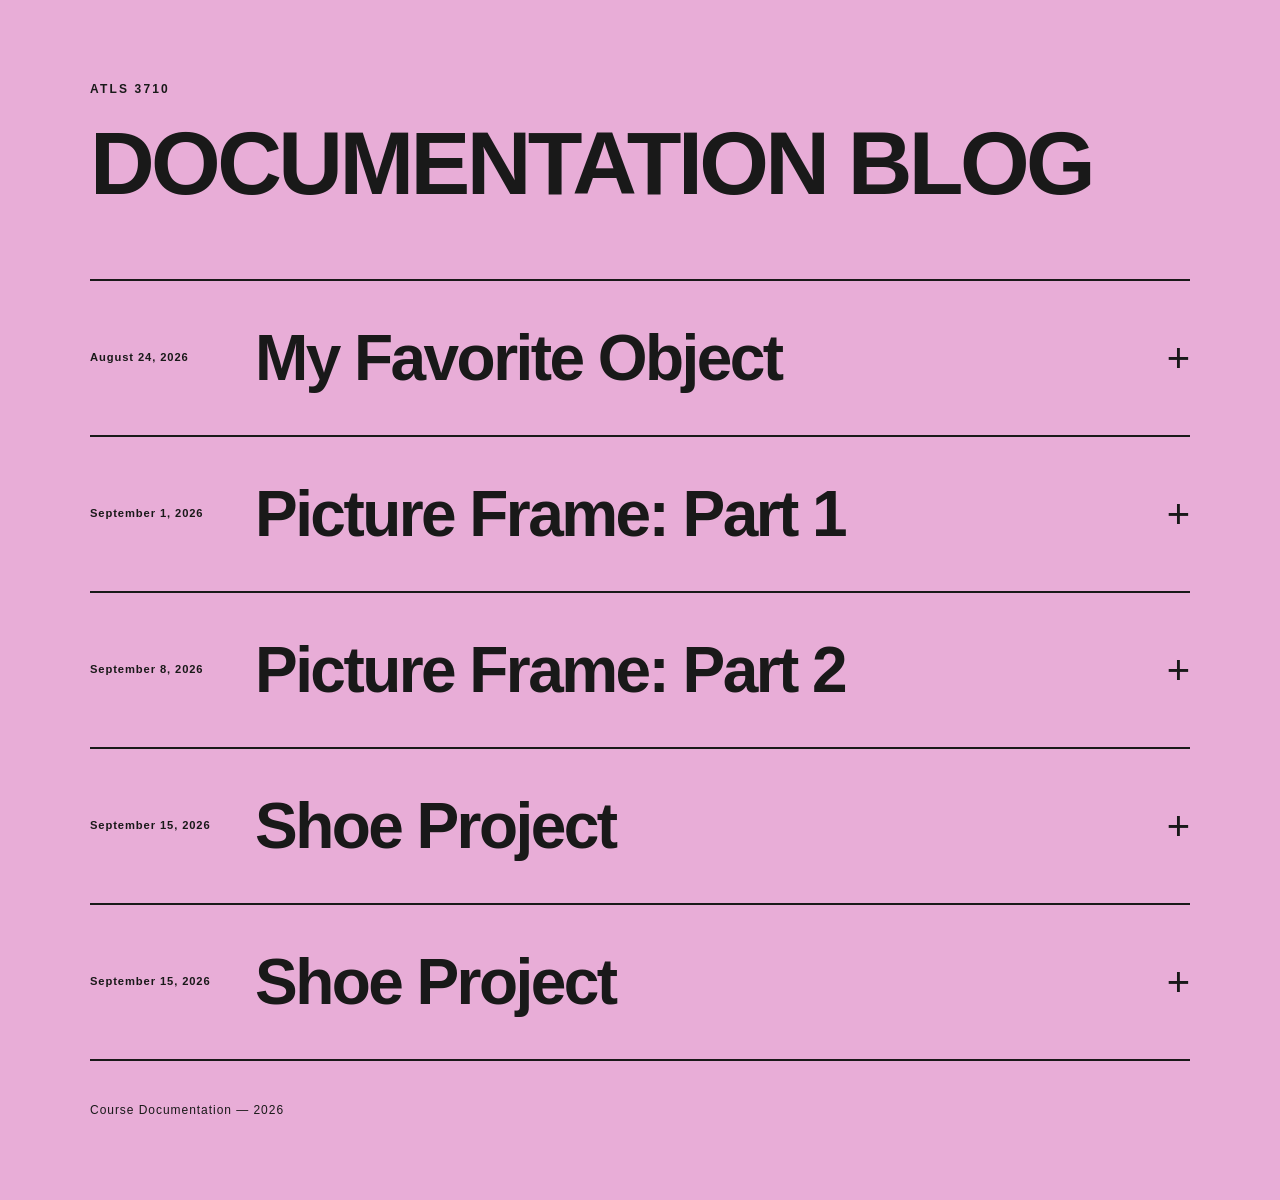
==== Documentation_blog/index.html @ 167f52e2 "h" ====
<!DOCTYPE html>
<html lang="en">

<head>
    <meta charset="UTF-8">
    <meta name="viewport" content="width=device-width, initial-scale=1.0">
    <title>Course Documentation Blog</title>
    <link rel="stylesheet" href="style.css">
</head>

<body>

    <header class="site-header">
        <p class="eyebrow">ATLS 3710</p>
        <h1>Documentation Blog</h1>
    </header>

    <main class="blog">

        <!-- BLOG POST 1 -->
        <details class="blog-post">

            <summary class="post-title">

                <div class="title-info">
                    <p class="post-number">August 24, 2026</p>
                    <h2>My Favorite Object</h2>
                </div>

                <span class="plus">+</span>

            </summary>

            <div class="post-content">

                <p class="post-date">August 24, 2026</p>

                <div class="image-gallery">
                    <img src="Images/blankie1.jpg" alt="My childhood Winnie the Pooh blanket">
                    <img src="Images/blankie2.jpeg" alt="My childhood Winnie the Pooh blanket">
                    <img src="Images/blankie3.jpeg" alt="My childhood Winnie the Pooh blanket">
                </div>

                <div class="post-text">
                    <p>
                        In our first class session, we discussed our favorite objects,
                        and I chose my childhood blanket. My family was in Hurricane Katrina and we lost all of my baby stuff, and
                        someone at the Red Cross gave it to me, which is what makes it so special to me. It has always been something that
                        brings me a lot of comfort and reminds me of my family. My parents even found another one on eBay and have kept
                        it just in case anything happened to mine.
                    </p>

                    <p>
                        The blanket is a Winnie the Pooh baby blanket and is made
                        from a very soft, plush fabric. I believe the fabric is called
                        minky, which is very soft and has a slightly fuzzy texture. The softness of the material is a big
                        part of why the blanket is so comforting to me. There is also a darker blue felt border around the
                        blanket which has held it together for many years.
                    </p>
                </div>

            </div>

        </details>


        <!-- BLOG POST 2 -->
        <details class="blog-post">

            <summary class="post-title">

                <div class="title-info">
                    <p class="post-number">September 1, 2026</p>
                    <h2>Picture Frame: Part 1</h2>
                </div>

                <span class="plus">+</span>

            </summary>

            <div class="post-content">

                <p class="post-date">September 1, 2026</p>

                <div class="image-gallery">
                     <img src="Images/PictureFrame1.jpeg" alt="Picture frame project">
                     <img src="Images/PictureFrame2.jpeg" alt="Picture frame project">
                     <img src="Images/PictureFrame3.jpeg" alt="Picture frame project">
                </div>

                <div class="post-text">
                    <p>
                        It suprised me how hard it was to use these hand tools and it has given me a greater apreciation for the people
                        who use them. I had only used power tools in the past when woodworking so this was suprisingly difficult.
                        There are a bunch of things that I would do differently, I had the wood in a weak grip for a 1/4 of my sawing
                        so that made some of the cuts pretty bad. I also should've been more careful with the chisel, I was not paying enough
                        attention to how much I was really taking off and so some good chuncks got taken out on accident. I'm excided to use 
                        power tools for the next one becasuse ill be able to have much more precision with the cuts and now I've learned a bunch
                        about what not to do. For my next picture frame I bought some walnut wood and I am going to make a 10" x 5" frame with 
                        finger joints. I plan to use the table saw for all my cuts, and using the sled for the first time.
                    </p>
                </div>

            </div>

        </details>

        <!-- BLOG POST 3 -->
        <details class="blog-post">

            <summary class="post-title">

                <div class="title-info">
                    <p class="post-number">September 8, 2026</p>
                    <h2>Picture Frame: Part 2</h2>
                </div>

                <span class="plus">+</span>

            </summary>

            <div class="post-content">

                <p class="post-date">September 10, 2026</p>

                <div class="image-gallery">
                    <img src="Images/frame1.JPG" alt="Picture frame part 2">
                    <img src="Images/frame2.JPG" alt="Picture frame part 2">
                    <img src="Images/frame3.JPG" alt="Picture frame part 2">
                </div>

                <div class="video-container">
                    <video controls playsinline>
                        <source src="./Images/frame.mov" type="video/mp4">
                        Your browser does not support the video.
                    </video>
                </div>

                <div class="post-text">
                    <p>
                        I made this picture frame out of walnut wood and I oiled it to make it shiny.
                        This one definitly came out better than the first frame but there are definitly some things that
                        I would do differently if I did it again. When I was cutting the wood with the sled I realized 
                        when I was almost done that I hadent been pushing me wood all the way to the bottom before I clamped 
                        it to the sled so some of my cuts were slightly uneven. I also had some trouble getting the joints to fit
                        together and overcompensated by cutting off too much wood and there were some gaps after. I feel much more
                        confident with the table saw and the sled after doing this project and think that if I was to do it one more
                        time it would be much better.
                        The rabbets were also a bit trickey becasue I couldn't figure out a way to not cut all the way through on the side 
                        pieces and have it just be a pocket. So I just cut all the way through and it looks fine to me, if I was to do it again
                        I might use a dremmal to cut that part out but the rabbets still work like they are supposed to. I also cut out a clear piece
                        of acrylic to put in front of my picture for some stability and then hammered in two small pieces of wood in the corners 
                        in order to hold everything in place. Overall im quite happy with how it all came out and definitly learned a lot from
                        this project
                    </p>
                </div>

            </div>

        </details>
                <!-- BLOG POST 4 -->
        <details class="blog-post">

            <summary class="post-title">

                <div class="title-info">
                    <p class="post-number">September 15, 2026</p>
                    <h2>Shoe Project</h2>
                </div>

                <span class="plus">+</span>

            </summary>

            <div class="post-content">

                <p class="post-date">September 15, 2026</p>

                <div class="image-gallery">
                    <img src="Images/shoe/shoe1.JPG" alt="Shoe project process">
                    <img src="Images/shoe/shoe2.JPG" alt="Shoe project process">
                    <img src="Images/shoe/shoe3.JPG" alt="Shoe project process">
                    <img src="Images/shoe/shoe4.JPG" alt="Shoe project process">
                    <img src="Images/shoe/shoe5.JPG" alt="Finished shoe project">
                </div>

                <div class="video-container">
                    <video controls playsinline>
                        <source src="Images/shoe/time%20lapse.mov" type="video/mp4">
                        Your browser does not support the video.
                    </video>
                </div>

                <div class="post-text">
                    <p>
                        Making this show was a lot of fun! I made a replica of my adidas sambas with ruffles as the signiture 
                        stripes. I picked these shoes just becasue I thought the corrigation could look really cool as the ruffles.
                        I started off by tracing the shoe and making 3 layers for the base with a thin strip along the outside to
                        give it a clean look. I made the upper of the shoe multiple times and ripped it off to start again multiple
                        times, the shoe box gave me a lot of trouble. I ended up making to upper in 3 parts, the ankle/back, the middle,
                        and the shoe box. Once I was done making the foundation of the shoe, adding the little details was the most fun
                        part of making it. Making the tongue and laces was a bit complicated becasue I was worried I would make it to far 
                        into the shoe and might not be able to fit my foot in. 
                        Overall i'm very happy with how this came out, once I started adding the details I got into a flow state and wanted to
                        go all out. I added extra ruffles around the edge for fun and also colored some of the details with a pink sharpie which
                        I think really took it to another level. I was also able to successfully walk in it with no issues and looked super 
                        cool in my new cardboard shoe.
                    </p>
                </div>

            </div>

        </details>
        <details class="blog-post">

            <summary class="post-title">

                <div class="title-info">
                    <p class="post-number">September 15, 2026</p>
                    <h2>Shoe Project</h2>
                </div>

                <span class="plus">+</span>

            </summary>

            <div class="post-content">

                <p class="post-date">September 15, 2026</p>

                <div class="image-gallery">
                    <img src="Images/paper1.JPG" alt="Shoe project process">
                    <img src="Images/paper2.JPG" alt="Shoe project process">
                    <img src="Images/paper3.JPG" alt="Shoe project process">
                </div>


                <div class="post-text">
                    <p>
                        I had a lot of fun making the paper and would love to do this again for watercoloring.
                        The paper didn't fold very well but 
                    </p>
                </div>

            </div>

        </details>
    </main>

    <footer>
        <p>Course Documentation — 2026</p>
    </footer>

</body>

</html>
---- Documentation_blog/style.css ----
/* -----------------------------
   RESET
----------------------------- */

* {
    box-sizing: border-box;
    margin: 0;
    padding: 0;
}

body {
    background: #e8add7;
    color: #191919;
    font-family: Georgia, serif;
    line-height: 1.6;
}


/* -----------------------------
   HEADER
----------------------------- */

.site-header {
    width: min(1100px, 90%);
    margin: 0 auto;
    padding: 80px 0 70px;
    border-bottom: 2px solid #191919;
}

.eyebrow {
    font-family: Arial, sans-serif;
    font-size: 0.75rem;
    letter-spacing: 0.18em;
    font-weight: bold;
    margin-bottom: 20px;
}

.site-header h1 {
    font-family: Arial, sans-serif;
    font-size: clamp(3rem, 7vw, 6rem);
    line-height: 1;
    letter-spacing: -0.04em;
    text-transform: uppercase;
    white-space: nowrap;
}

.description {
    max-width: 520px;
    margin-top: 35px;
    font-size: 1.1rem;
}


/* -----------------------------
   BLOG
----------------------------- */

.blog {
    width: min(1100px, 90%);
    margin: 0 auto;
}


/* -----------------------------
   BLOG POST
----------------------------- */

.blog-post {
    display: block;
    width: 100%;
    border-bottom: 2px solid #191919;
}


/* -----------------------------
   CLICKABLE POST HEADER
----------------------------- */

.post-title {
    display: flex;
    align-items: center;
    width: 100%;
    padding: 45px 0;
    cursor: pointer;
    list-style: none;
}

/* Removes browser's default triangle */

.post-title::-webkit-details-marker {
    display: none;
}

.post-title::marker {
    display: none;
}


/* -----------------------------
   TITLE INFORMATION
----------------------------- */

.title-info {
    display: grid;
    grid-template-columns: 150px 1fr;
    align-items: center;
    gap: 15px;
    width: 100%;
}

.post-number {
    font-family: Arial, sans-serif;
    font-size: 0.7rem;
    letter-spacing: 0.08em;
    font-weight: bold;
    white-space: nowrap;
}

.post-title h2 {
    font-family: Arial, sans-serif;
    font-size: clamp(2.5rem, 5vw, 4rem);
    line-height: 1;
    letter-spacing: -0.04em;
    margin: 0;
}

.post-date {
    font-family: Georgia, serif;
    font-size: 1rem;
    font-style: italic;
    white-space: nowrap;
}


/* -----------------------------
   PLUS / CLOSE SYMBOL
----------------------------- */

.plus {
    font-family: Arial, sans-serif;
    font-size: 2.5rem;
    font-weight: 300;
    line-height: 1;
    margin-left: 30px;
    transition: transform 0.2s ease;
}

.blog-post[open] .plus {
    transform: rotate(45deg);
}


/* -----------------------------
   EXPANDED POST CONTENT
----------------------------- */

.post-content {
    padding: 10px 0 70px 130px;
}




.image-gallery {
    display: grid;
    grid-template-columns: repeat(3, 1fr);
    gap: 15px;
    margin-bottom: 40px;
}

.image-gallery img {
    width: 100%;
    height: 300px;
    object-fit: cover;
    display: block;
}




.post-text {
    max-width: 750px;
}

.post-text p {
    font-size: 1.1rem;
    line-height: 1.7;
    margin-bottom: 22px;
}




.post-title:hover h2 {
    font-style: bold;
}




footer {
    width: min(1100px, 90%);
    margin: 0 auto;
    padding: 40px 0 80px;

    font-family: Arial, sans-serif;
    font-size: 0.75rem;
    letter-spacing: 0.08em;
}




@media (max-width: 700px) {

    .site-header {
        padding: 60px 0;
    }

    .site-header h1 {
        font-size: 3rem;
        white-space: normal;
    }

    .post-title {
        padding: 30px 0;
    }

    .title-info {
        grid-template-columns: 1fr;
        gap: 8px;
    }

    .post-title h2 {
        font-size: 2.5rem;
    }

    .post-date {
        margin-top: 5px;
    }

    .plus {
        margin-left: 15px;
    }

    .post-content {
        padding: 0 0 50px;
    }

    .post-text p {
        font-size: 1rem;
    }
}
.video-container {
    display: flex;
    justify-content: center;
    margin: 25px 0;
}

.video-container video {
    width: 100%;
    max-width: 600px;
    height: auto;
    border-radius: 8px;
}
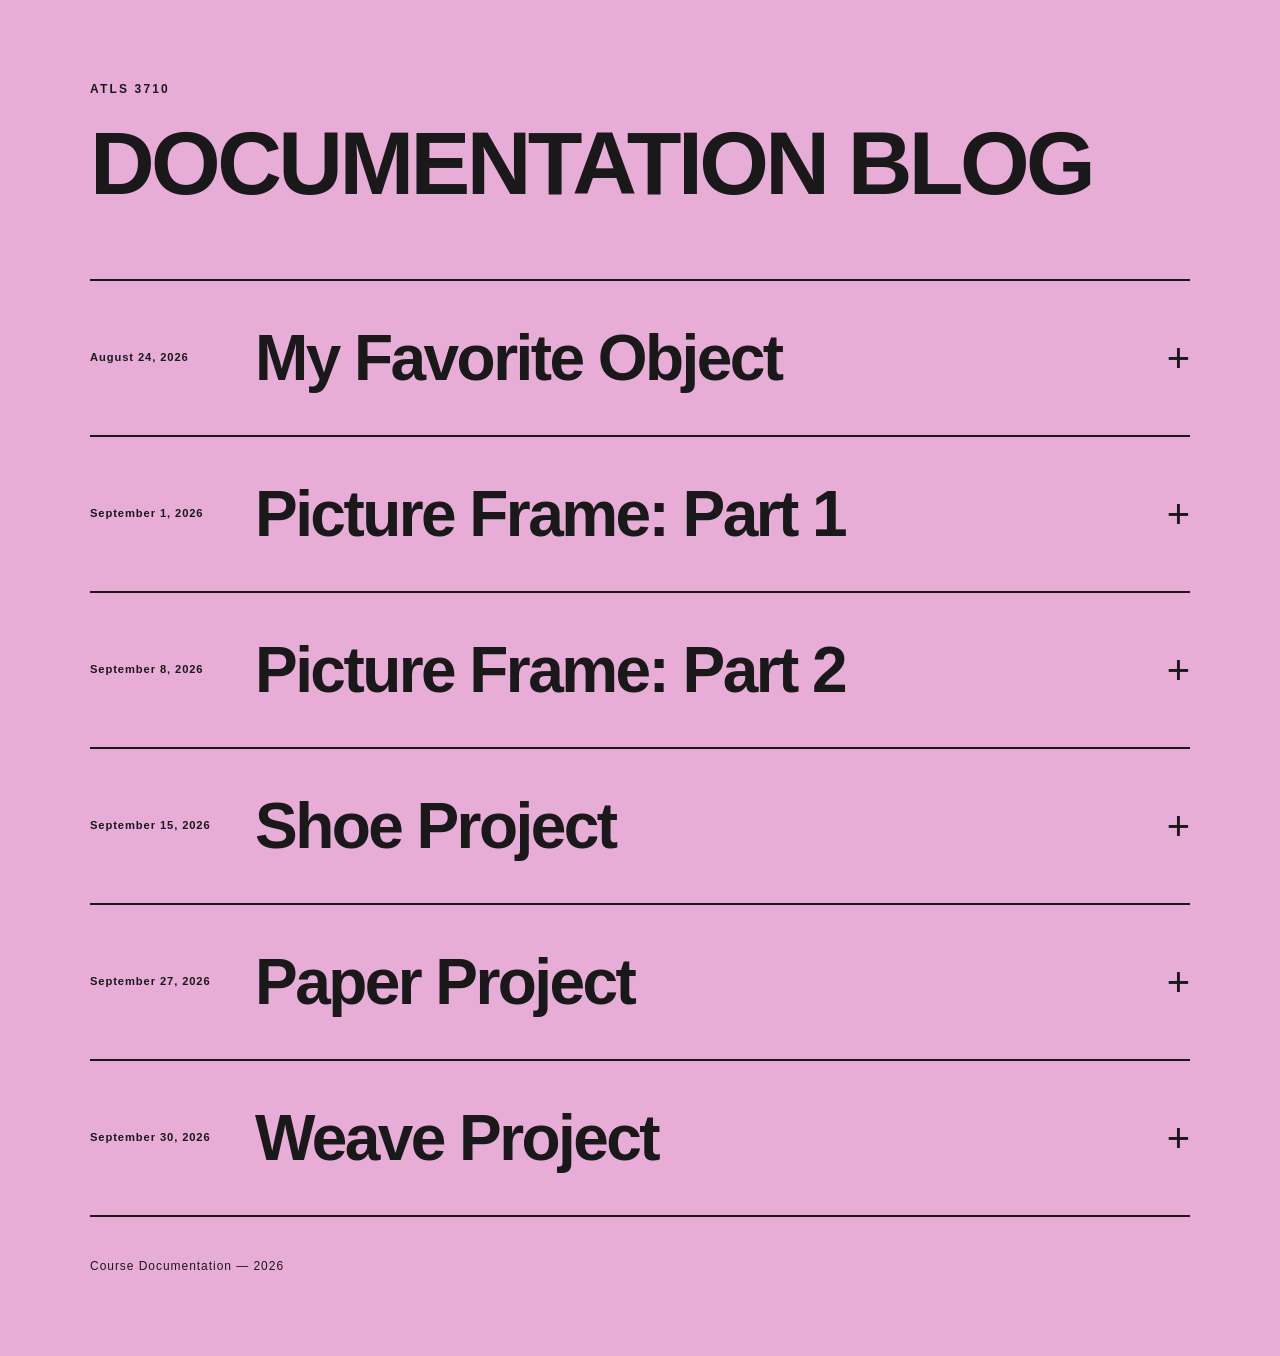
==== commit 7ab08984: "hi" ====
--- a/Documentation_blog/index.html
+++ b/Documentation_blog/index.html
@@ -216,17 +216,17 @@
             <summary class="post-title">
 
                 <div class="title-info">
-                    <p class="post-number">September 15, 2026</p>
-                    <h2>Shoe Project</h2>
-                </div>
-
-                <span class="plus">+</span>
-
-            </summary>
-
-            <div class="post-content">
-
-                <p class="post-date">September 15, 2026</p>
+                    <p class="post-number">September 27, 2026</p>
+                    <h2>Paper Project</h2>
+                </div>
+
+                <span class="plus">+</span>
+
+            </summary>
+
+            <div class="post-content">
+
+                <p class="post-date">September 27, 2026</p>
 
                 <div class="image-gallery">
                     <img src="Images/paper1.JPG" alt="Shoe project process">
@@ -245,6 +245,42 @@
             </div>
 
         </details>
+        </details>
+        <details class="blog-post">
+
+            <summary class="post-title">
+
+                <div class="title-info">
+                    <p class="post-number">September 30, 2026</p>
+                    <h2>Weave Project</h2>
+                </div>
+
+                <span class="plus">+</span>
+
+            </summary>
+
+            <div class="post-content">
+
+                <p class="post-date">September 30, 2026</p>
+
+                <div class="image-gallery">
+                    <img src="Images/weave/weave1.JPG" alt="Shoe project process">
+                    <img src="Images/weave/weave2.JPG" alt="Shoe project process">
+                    <img src="Images/weave/weave3.JPG" alt="Shoe project process">
+                    <img src="Images/weave/weave4.JPG" alt="Shoe project process">
+                </div>
+
+
+                <div class="post-text">
+                    <p>
+                        I had a lot of fun making the paper and would love to do this again for watercoloring.
+                        The paper didn't fold very well but 
+                    </p>
+                </div>
+
+            </div>
+
+        </details>
     </main>
 
     <footer>
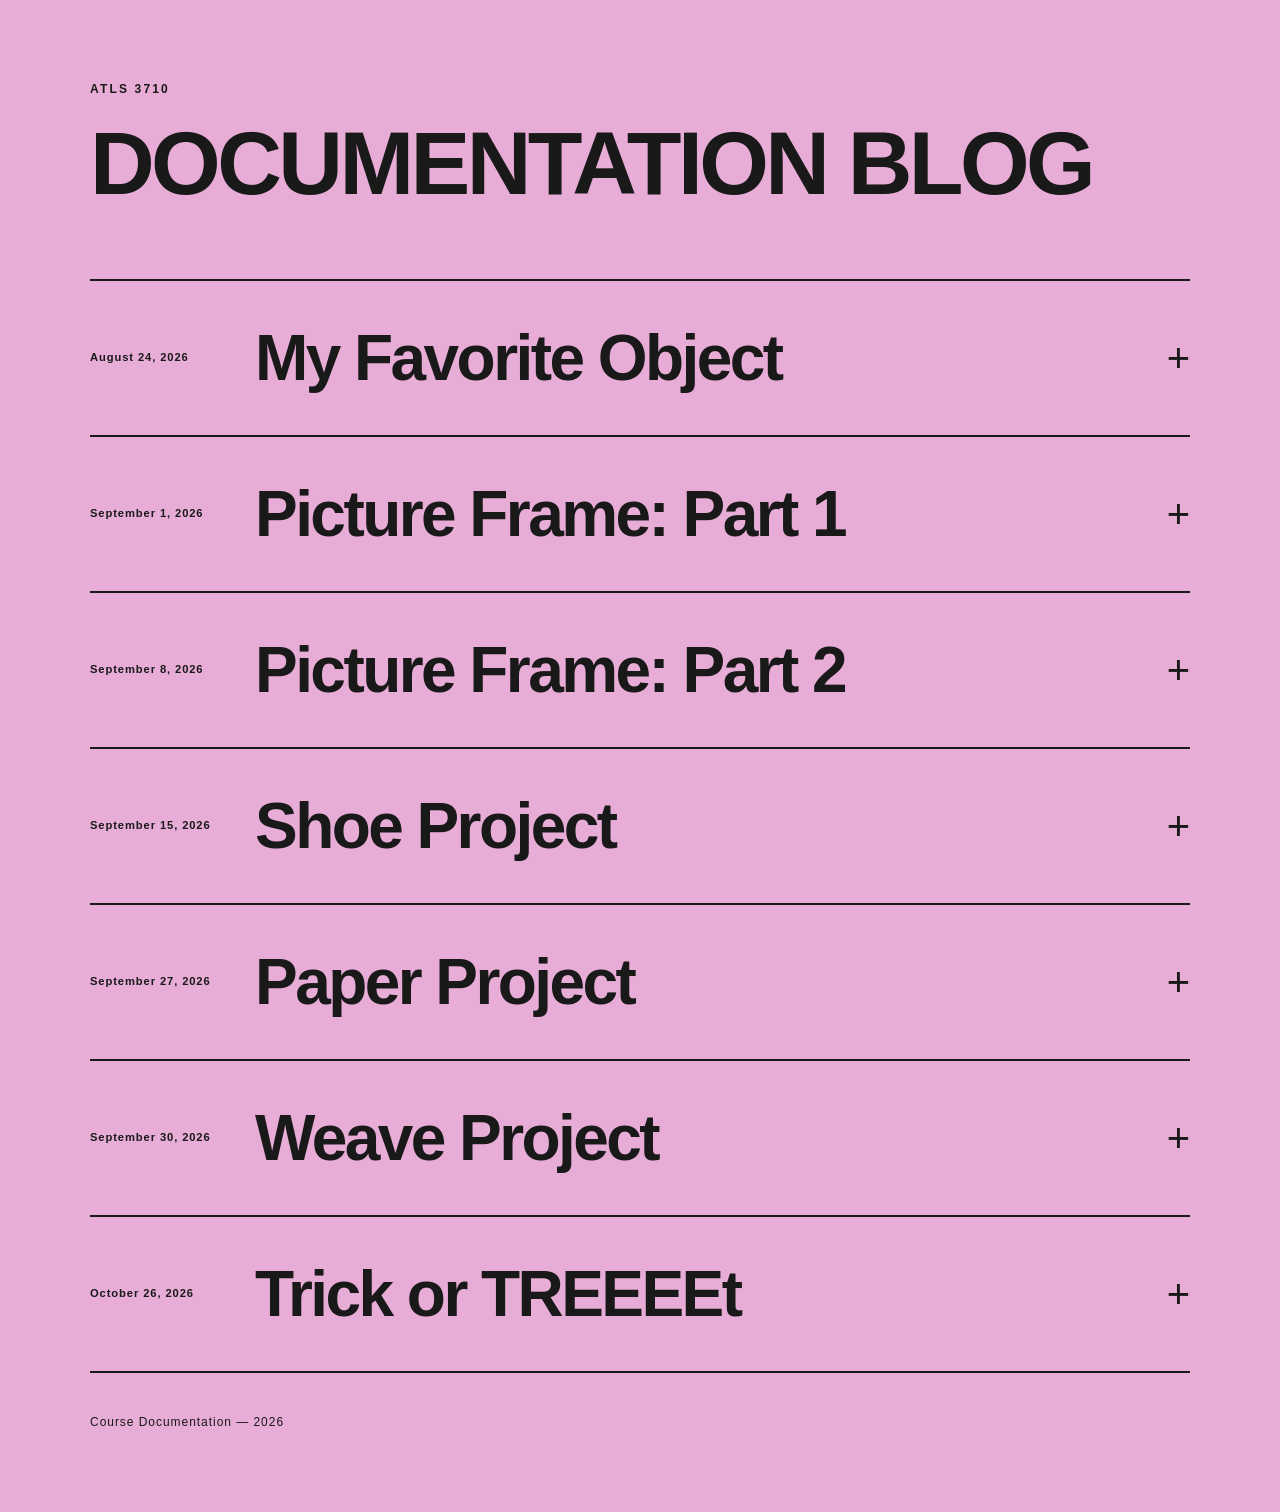
==== commit 2e38dc24: "hi" ====
--- a/Documentation_blog/index.html
+++ b/Documentation_blog/index.html
@@ -281,6 +281,59 @@
             </div>
 
         </details>
+        <details class="blog-post">
+
+            <summary class="post-title">
+
+                <div class="title-info">
+                    <p class="post-number">October 26, 2026</p>
+                    <h2>Trick or TREEEEt</h2>
+                </div>
+
+                <span class="plus">+</span>
+
+            </summary>
+
+            <div class="post-content">
+
+                <p class="post-date">September 30, 2026</p>
+
+                <div class="image-gallery">
+
+                    <h2>#9 American Elm </h2>
+                    <img src="Images/tree/American elm- 9.jpeg" alt="Picture of an american elm">
+                    <p>I liked this tree, it was large, it had leaves. Its used for lumber and can host insects
+                        Holds up well under water, so it used for boats. The decaying root systems of dead or 
+                        dying elms release specific nutrients into the surrounding soil that form a symbiotic 
+                        relationship with highly sought-after morel mushrooms
+                    </p>
+
+                    <h2>#21 Chestnut Oak</h2>
+                    <img src="Images/tree/Chestnut oak - 21.jpeg" alt="Picture of an chestnut oak">
+                    <p>This one was also a very nice tree. Its thick, dark gray bark contains the highest tannin 
+                        content of any North American oak. Society of Municipal Arborists named the chestnut oak the 
+                        Urban Tree of the Year in 2017. It produces some of the largest acorns of any native eastern oak</p>
+
+                    <h2>#51 Ponderosa Pine</h2>
+                    <img src="Images/tree/PP-51.jpg" alt="Picture of a ponderosa pine">
+                    <p>This one is very skinny and tall, if you put your nose right up to the furrows, it smells strongly of 
+                        vanilla or butterscotch. Ponderosa pines are evolutionary masters at surviving frequent wildland fires.
+                        Its woody seed cones grow up to 3 to 6 inches long. Every individual cone scale features a sharp, 
+                        outward-pointing prickle at its tip. </p>
+
+                    <h2>#36 Silver maple</h2>
+                    <img src="Images/tree/Silver maple - 36.jpeg" alt="Picture of an silver maple">
+                    <p>This was my favourite of the trees we saw today. The leaves are very nice and pretty.
+                        it has the largest seeds of any native North American maple. They are among the very 
+                        first trees to flower in late winter or early spring. If you scratch or crush a silver maple twig, 
+                        it releases a distinct, unpleasant odor
+
+                    </p>
+
+                </div>
+            </div>
+
+        </details>
     </main>
 
     <footer>
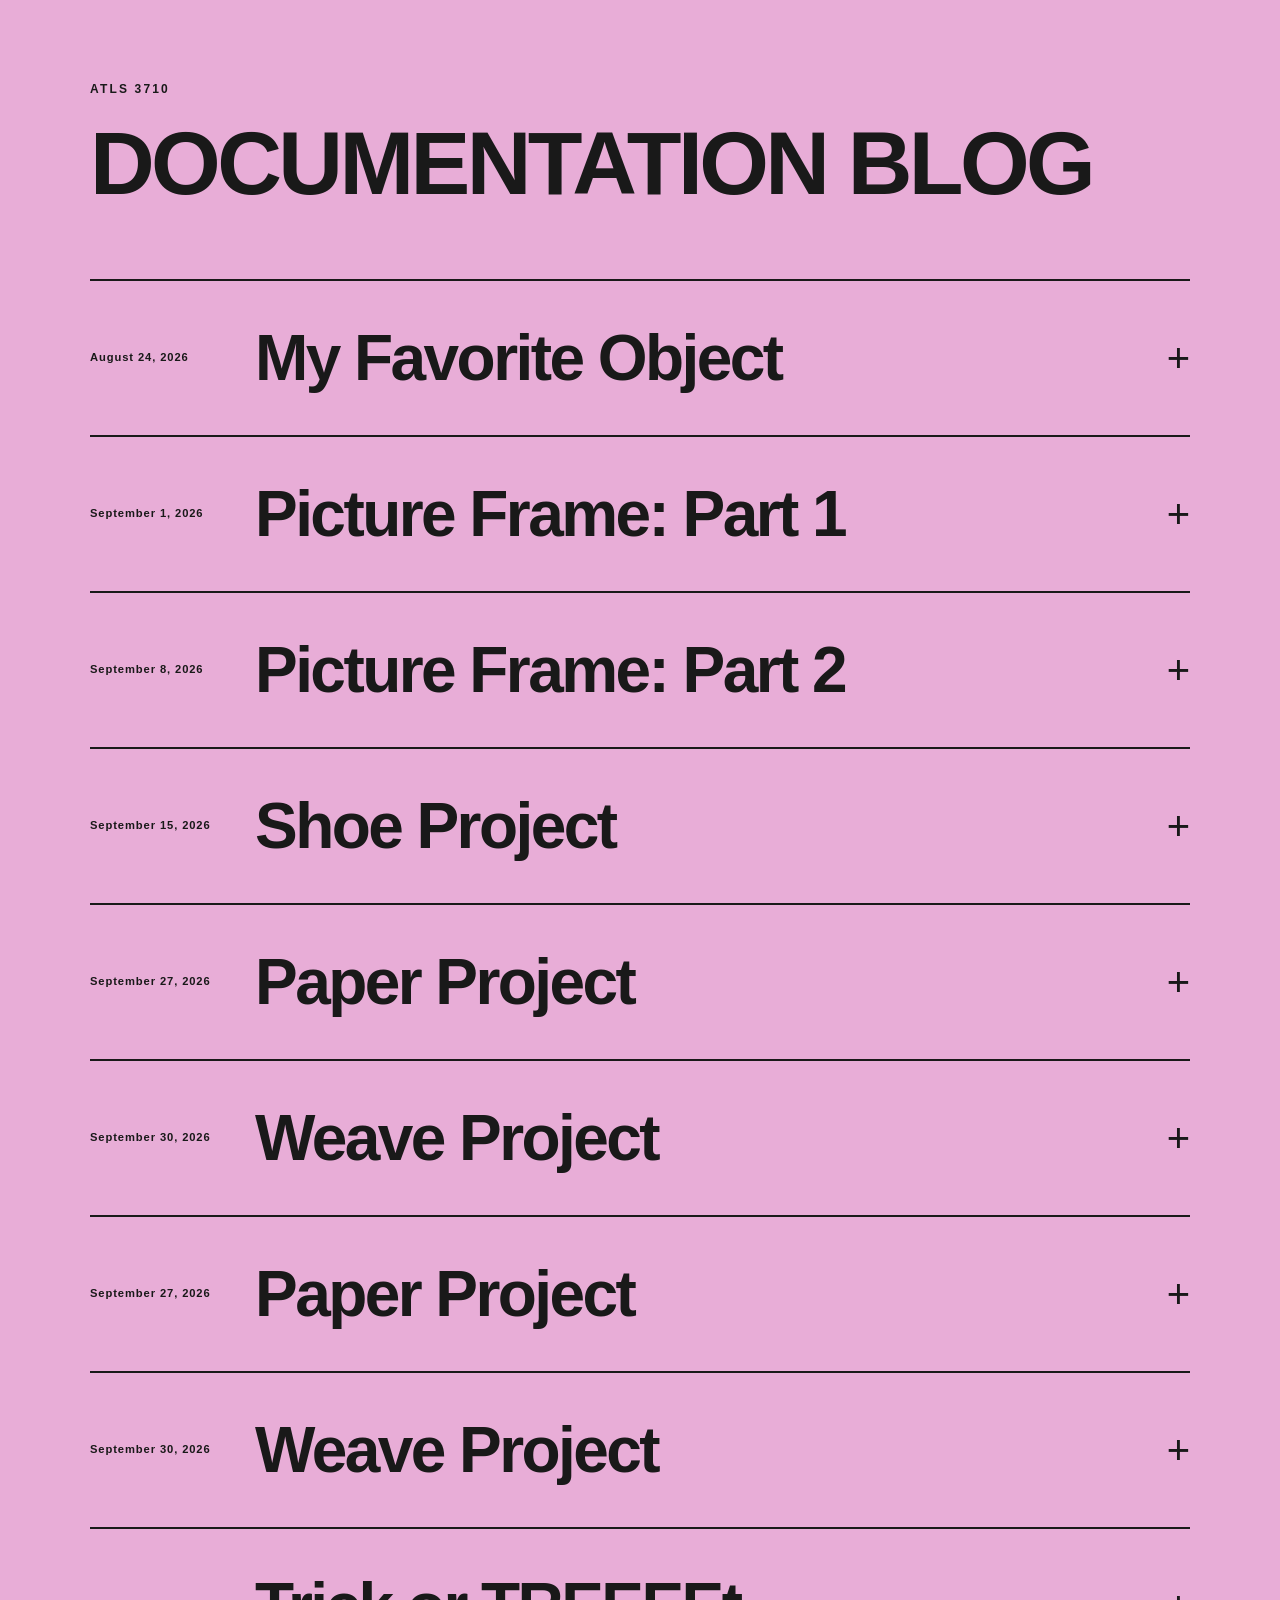
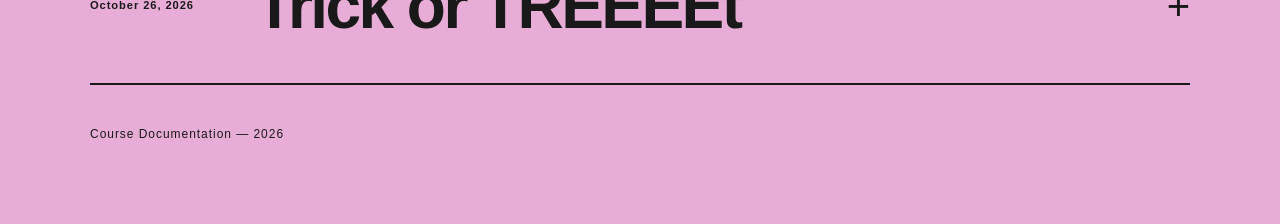
==== commit 13605e33: "Update index.html" ====
--- a/Documentation_blog/index.html
+++ b/Documentation_blog/index.html
@@ -286,54 +286,158 @@
             <summary class="post-title">
 
                 <div class="title-info">
+                    <p class="post-number">September 27, 2026</p>
+                    <h2>Paper Project</h2>
+                </div>
+
+                <span class="plus">+</span>
+
+            </summary>
+
+            <div class="post-content">
+
+                <p class="post-date">September 27, 2026</p>
+
+                <div class="image-gallery">
+                    <img src="Images/paper1.JPG" alt="Shoe project process">
+                    <img src="Images/paper2.JPG" alt="Shoe project process">
+                    <img src="Images/paper3.JPG" alt="Shoe project process">
+                </div>
+
+
+                <div class="post-text">
+                    <p>
+                        I had a lot of fun making the paper and would love to do this again for watercoloring.
+                        The paper didn't fold very well but 
+                    </p>
+                </div>
+
+            </div>
+
+        </details>
+        <!-- Egg Racer -->
+         
+        </details>
+        <details class="blog-post">
+
+            <summary class="post-title">
+
+                <div class="title-info">
+                    <p class="post-number">September 30, 2026</p>
+                    <h2>Weave Project</h2>
+                </div>
+
+                <span class="plus">+</span>
+
+            </summary>
+
+            <div class="post-content">
+
+                <p class="post-date">September 30, 2026</p>
+
+                <div class="image-gallery">
+                    <img src="Images/weave/weave1.JPG" alt="Shoe project process">
+                    <img src="Images/weave/weave2.JPG" alt="Shoe project process">
+                    <img src="Images/weave/weave3.JPG" alt="Shoe project process">
+                    <img src="Images/weave/weave4.JPG" alt="Shoe project process">
+                </div>
+
+
+                <div class="post-text">
+                    <p>
+                        I had a lot of fun making the paper and would love to do this again for watercoloring.
+                        The paper didn't fold very well but 
+                    </p>
+                </div>
+
+            </div>
+        </details>
+
+        
+        <!-- Tree post -->
+
+        <details class="blog-post">
+            <summary class="post-title">
+                <div class="title-info">
                     <p class="post-number">October 26, 2026</p>
                     <h2>Trick or TREEEEt</h2>
                 </div>
-
-                <span class="plus">+</span>
-
-            </summary>
-
-            <div class="post-content">
-
-                <p class="post-date">September 30, 2026</p>
-
-                <div class="image-gallery">
-
-                    <h2>#9 American Elm </h2>
-                    <img src="Images/tree/American elm- 9.jpeg" alt="Picture of an american elm">
-                    <p>I liked this tree, it was large, it had leaves. Its used for lumber and can host insects
-                        Holds up well under water, so it used for boats. The decaying root systems of dead or 
-                        dying elms release specific nutrients into the surrounding soil that form a symbiotic 
-                        relationship with highly sought-after morel mushrooms
+                <span class="plus">+</span>
+            </summary>
+
+            <div class="post-content">
+                <p class="post-date">October 26, 2026</p>
+
+                <div class="image-gallery">
+
+                    <h2>#9 American Elm</h2>
+                    <img src="Images/tree/American elm- 9.jpeg" alt="American elm tree">
+
+                    <p>
+                        I liked this tree, it was large and had lots of leaves.
+                        American elms were historically planted along streets
+                        across America because of their large, shady canopies.
+                        Unfortunately, many were killed by Dutch elm disease.
+                        They are not native to Colorado, but grow here.
+                        American elm is a hardwood and has been used for
+                        furniture, flooring, and even boats because its wood
+                        is tough and resists splitting. It also holds up
+                        pretty well when wet.
                     </p>
 
                     <h2>#21 Chestnut Oak</h2>
-                    <img src="Images/tree/Chestnut oak - 21.jpeg" alt="Picture of an chestnut oak">
-                    <p>This one was also a very nice tree. Its thick, dark gray bark contains the highest tannin 
-                        content of any North American oak. Society of Municipal Arborists named the chestnut oak the 
-                        Urban Tree of the Year in 2017. It produces some of the largest acorns of any native eastern oak</p>
+                    <img src="Images/tree/Chestnut oak - 21.jpeg" alt="Chestnut oak tree">
+
+                    <p>
+                        This one was also a very nice tree. Its thick, dark
+                        gray bark contains a lot of tannins, which were
+                        historically used for tanning leather. Chestnut oak
+                        is native to the eastern United States, not Colorado.
+                        It is a hardwood and has been used for railroad ties,
+                        flooring, and furniture because it is strong and
+                        durable. It was also named Urban Tree of the Year
+                        in 2017.
+                    </p>
 
                     <h2>#51 Ponderosa Pine</h2>
-                    <img src="Images/tree/PP-51.jpg" alt="Picture of a ponderosa pine">
-                    <p>This one is very skinny and tall, if you put your nose right up to the furrows, it smells strongly of 
-                        vanilla or butterscotch. Ponderosa pines are evolutionary masters at surviving frequent wildland fires.
-                        Its woody seed cones grow up to 3 to 6 inches long. Every individual cone scale features a sharp, 
-                        outward-pointing prickle at its tip. </p>
-
-                    <h2>#36 Silver maple</h2>
-                    <img src="Images/tree/Silver maple - 36.jpeg" alt="Picture of an silver maple">
-                    <p>This was my favourite of the trees we saw today. The leaves are very nice and pretty.
-                        it has the largest seeds of any native North American maple. They are among the very 
-                        first trees to flower in late winter or early spring. If you scratch or crush a silver maple twig, 
-                        it releases a distinct, unpleasant odor
-
-                    </p>
-
-                </div>
-            </div>
-
-        </details>
+                    <img src="Images/tree/PP-51.jpg" alt="Ponderosa pine tree">
+
+                    <p>
+                        This one was very skinny and tall. If you put your
+                        nose right up to the bark, it smells like vanilla
+                        or butterscotch, which I thought was really cool.
+                        Ponderosa pine is native to Colorado and has
+                        historically been an important source of lumber
+                        throughout the western United States. It is a
+                        softwood and is commonly used for framing, doors,
+                        windows, and furniture because it is relatively
+                        lightweight and easy to work with. These trees
+                        are also really good at surviving wildfires
+                        because of their thick bark.
+                    </p>
+
+                    <h2>#36 Silver Maple</h2>
+                    <img src="Images/tree/Silver maple - 36.jpeg" alt="Silver maple tree">
+
+                    <p>
+                        This was my favorite of the trees we saw today.
+                        The leaves were very nice and pretty. Silver maples
+                        are native to eastern and central North America,
+                        but not Colorado. They were historically planted
+                        in cities because they grow quickly and provide
+                        lots of shade. Silver maple is technically a
+                        hardwood, although its wood is softer than many
+                        other maples. It can be used for furniture,
+                        cabinets, and interior woodwork, but it is not
+                        usually used for structural building because
+                        the wood is relatively weak. They are also
+                        some of the first trees to flower in spring.
+                    </p>
+
+                </div>
+            </div>
+        </details>
+
     </main>
 
     <footer>
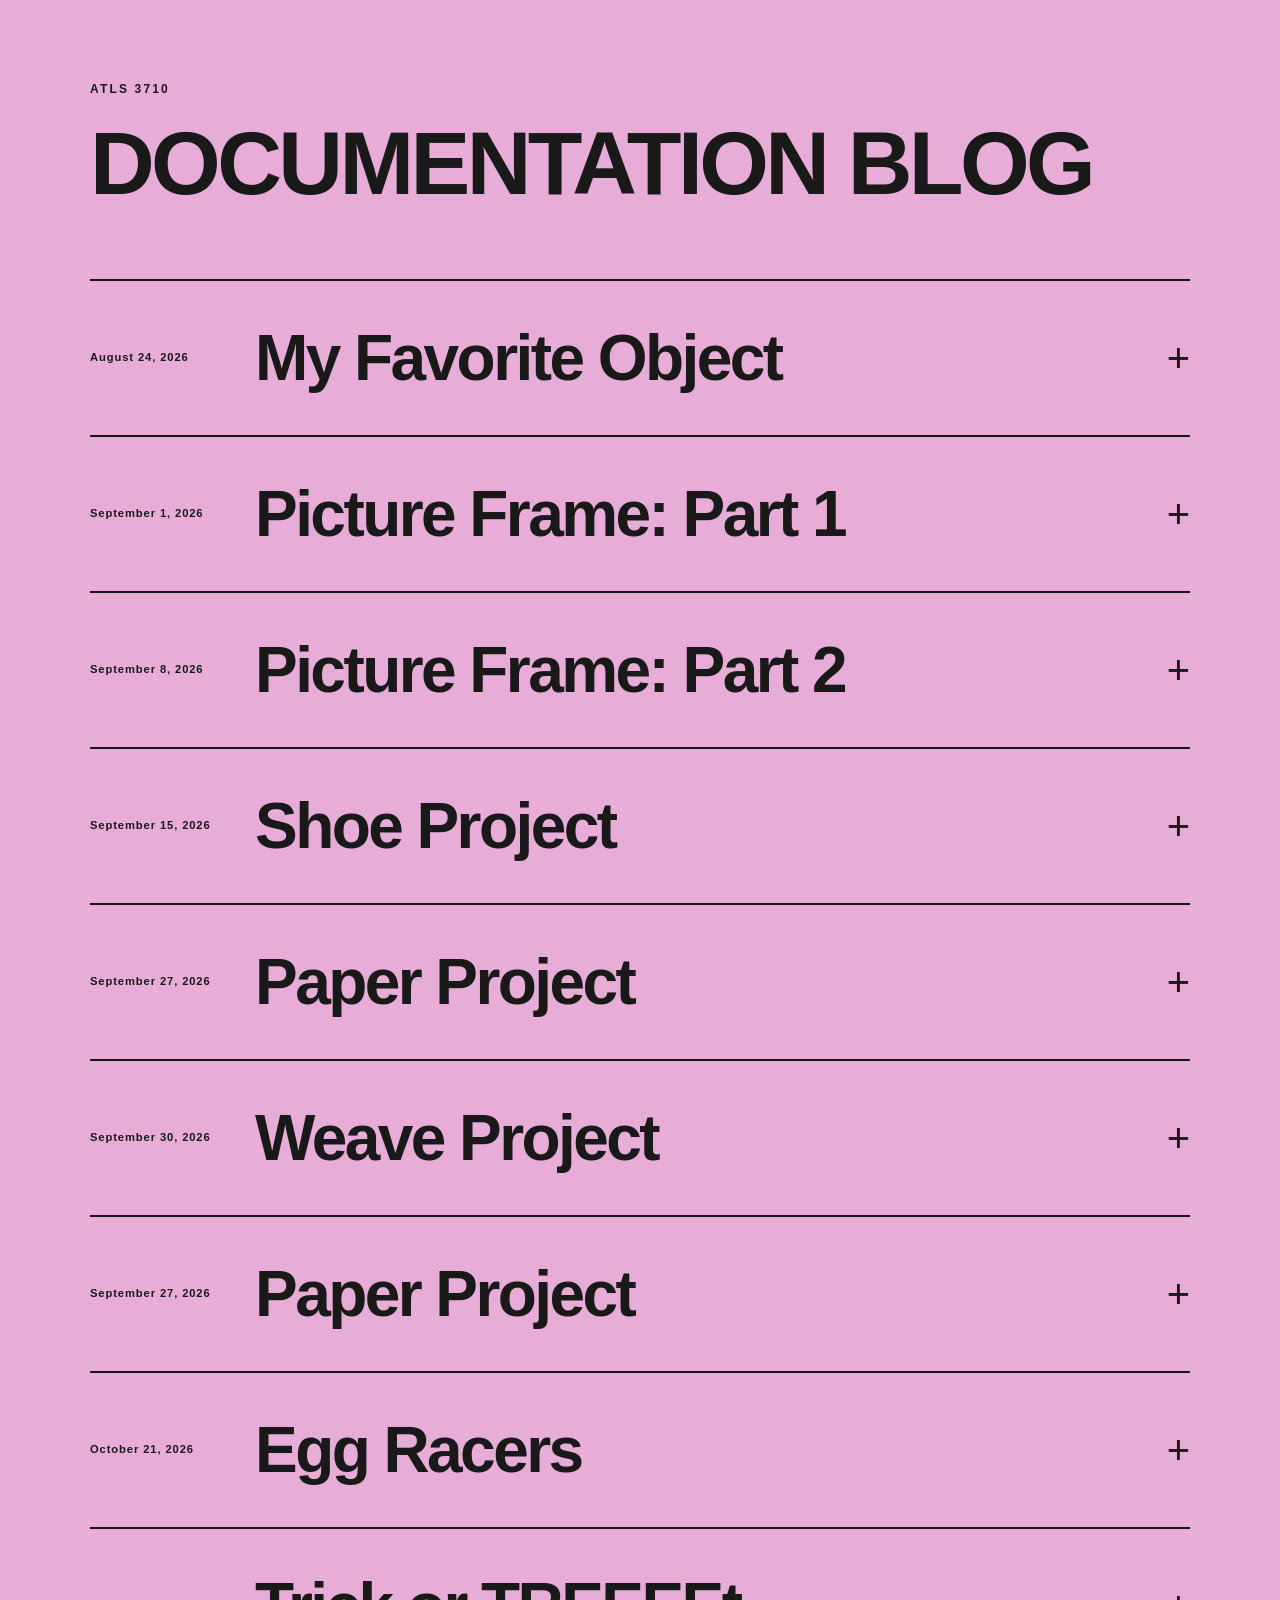
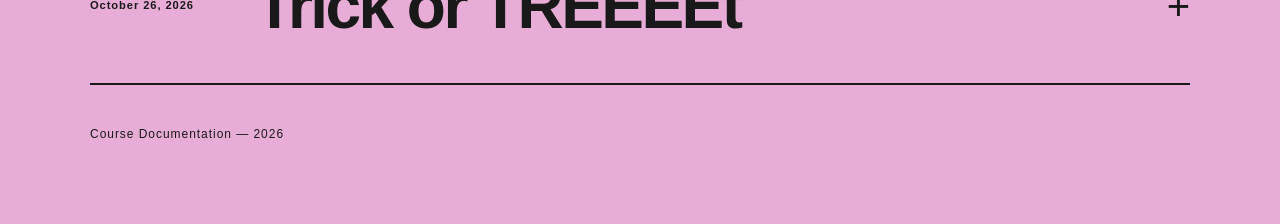
==== commit 0931f430: "hi" ====
--- a/Documentation_blog/index.html
+++ b/Documentation_blog/index.html
@@ -323,30 +323,36 @@
             <summary class="post-title">
 
                 <div class="title-info">
-                    <p class="post-number">September 30, 2026</p>
-                    <h2>Weave Project</h2>
-                </div>
-
-                <span class="plus">+</span>
-
-            </summary>
-
-            <div class="post-content">
-
-                <p class="post-date">September 30, 2026</p>
-
-                <div class="image-gallery">
-                    <img src="Images/weave/weave1.JPG" alt="Shoe project process">
-                    <img src="Images/weave/weave2.JPG" alt="Shoe project process">
-                    <img src="Images/weave/weave3.JPG" alt="Shoe project process">
-                    <img src="Images/weave/weave4.JPG" alt="Shoe project process">
-                </div>
-
-
-                <div class="post-text">
-                    <p>
-                        I had a lot of fun making the paper and would love to do this again for watercoloring.
-                        The paper didn't fold very well but 
+                    <p class="post-number">October 21, 2026</p>
+                    <h2>Egg Racers</h2>
+                </div>
+
+                <span class="plus">+</span>
+
+            </summary>
+
+            <div class="post-content">
+
+                <p class="post-date">October 21, 2026</p>
+
+                <div class="image-gallery">
+                    <img src="Images/Egg/Egg1.JPG" alt="Shoe project process">
+                    <img src="Images/Egg/Egg2.JPG" alt="Shoe project process">
+                    <img src="Images/Egg/Egg3.JPG" alt="Shoe project process">
+                    <img src="Images/Egg/Egg4.JPG" alt="Shoe project process">
+                </div>
+
+
+                <div class="post-text">
+                    <p>
+                        I used HDPE (High-Density Polyethylene)for the main white bottle which was a bottle of amoxicillin from my job (i'm a pharmacy tech) 
+                        which I heated up the top of it to be able to shove the other bottle inside of it. The other bottle
+                        is another bottle I took from work, its an amber vial made of PP (Polypropylene). I then added a strap onto it to attach
+                        to the binder clip, that is a Low-Density Polyethylene (LDPE) strap which I also took from work. I cut two slits in the Amoxicillin 
+                        bottle and fed it through to create it. I then added some into the amber vial to maybe add some spring protection.
+                        Unfortunately my egg did not make it, rip eggy.
+Amber vial PP
+Strap nylon
                     </p>
                 </div>
 
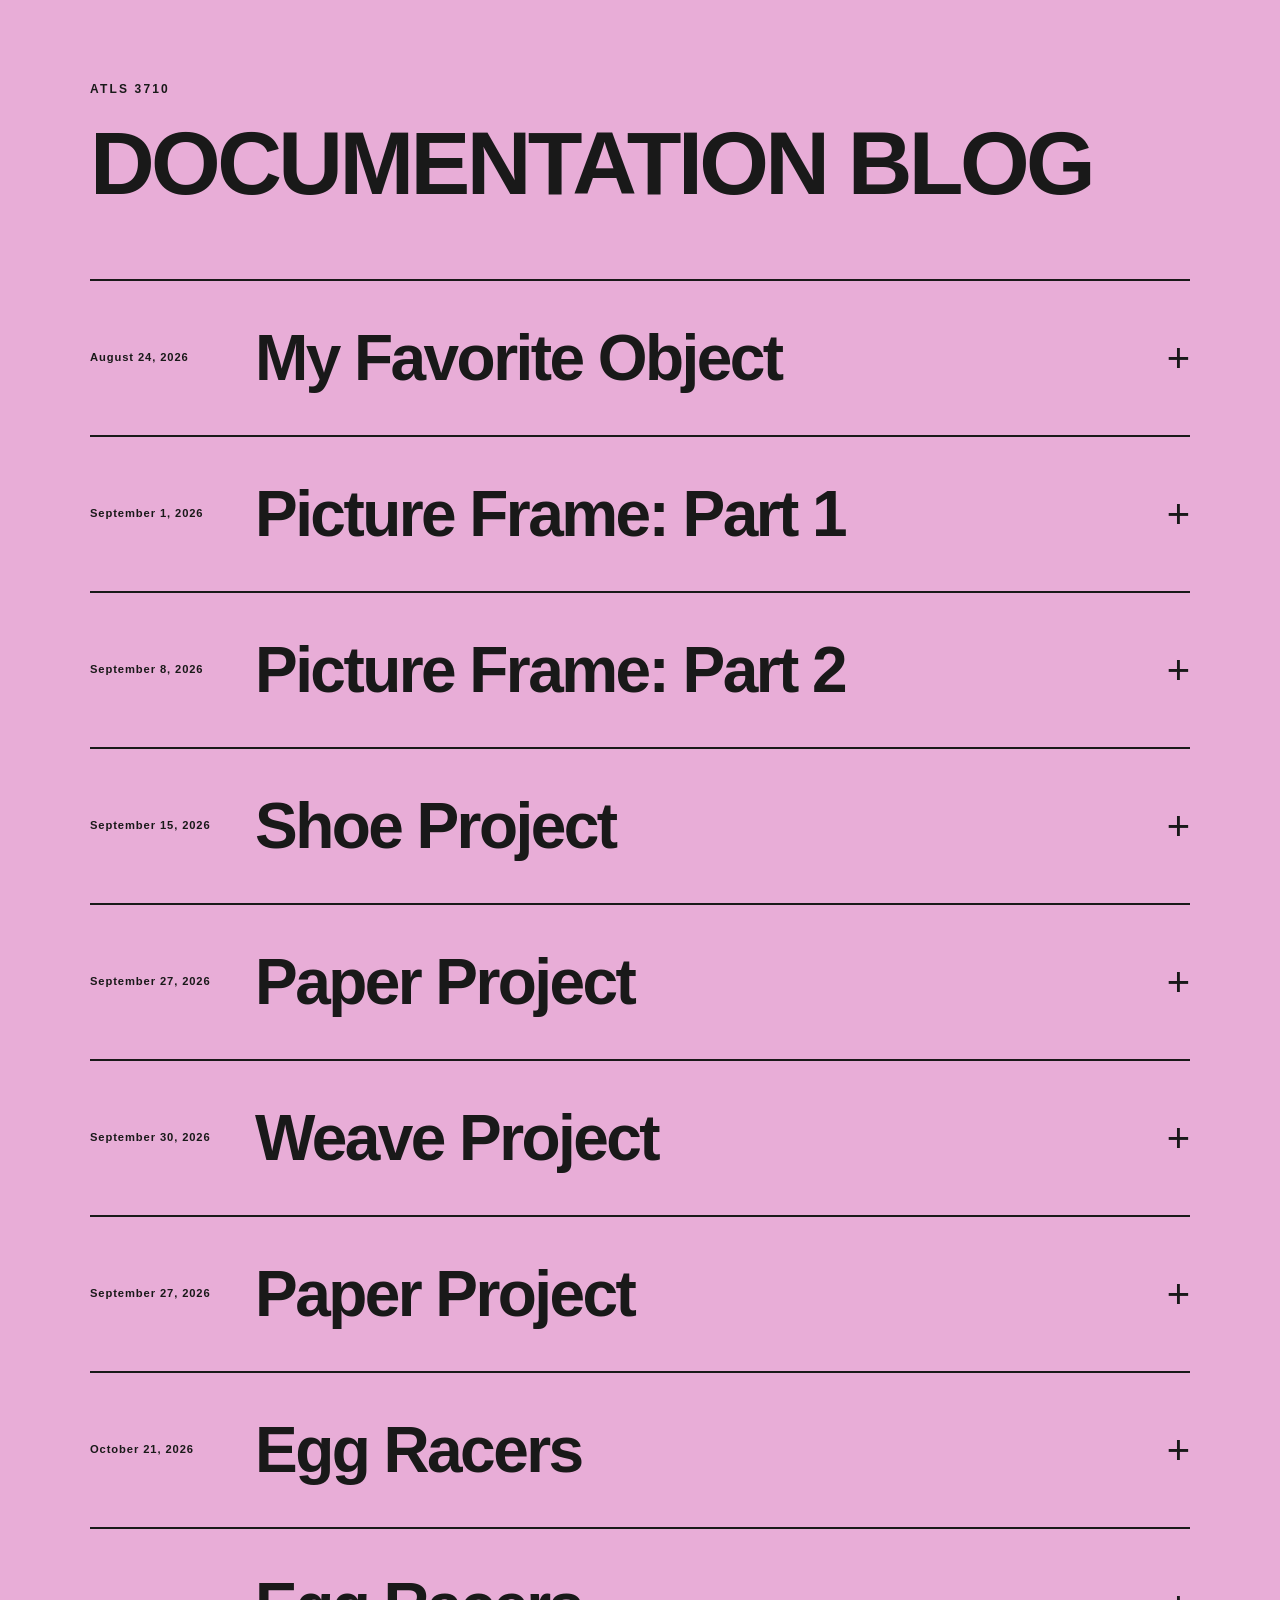
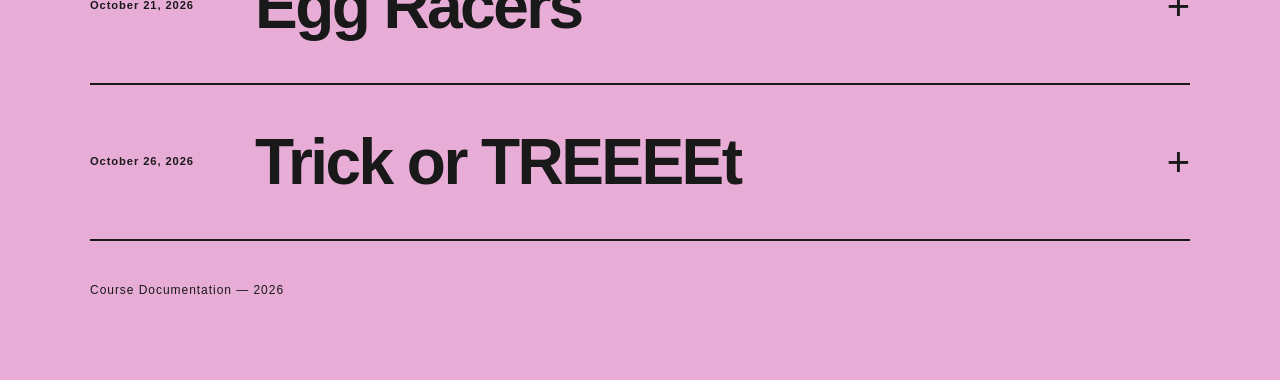
==== commit dc5cd2db: "Update index.html" ====
--- a/Documentation_blog/index.html
+++ b/Documentation_blog/index.html
@@ -315,7 +315,8 @@
             </div>
 
         </details>
-        <!-- Egg Racer -->
+         
+        <!-- Acrylic Lamp -->
          
         </details>
         <details class="blog-post">
@@ -351,8 +352,47 @@
                         to the binder clip, that is a Low-Density Polyethylene (LDPE) strap which I also took from work. I cut two slits in the Amoxicillin 
                         bottle and fed it through to create it. I then added some into the amber vial to maybe add some spring protection.
                         Unfortunately my egg did not make it, rip eggy.
-Amber vial PP
-Strap nylon
+                    </p>
+                </div>
+
+            </div>
+        </details>
+        <!-- Egg Racer -->
+         
+        </details>
+        <details class="blog-post">
+
+            <summary class="post-title">
+
+                <div class="title-info">
+                    <p class="post-number">October 21, 2026</p>
+                    <h2>Egg Racers</h2>
+                </div>
+
+                <span class="plus">+</span>
+
+            </summary>
+
+            <div class="post-content">
+
+                <p class="post-date">October 21, 2026</p>
+
+                <div class="image-gallery">
+                    <img src="Images/Egg/Egg1.JPG" alt="Shoe project process">
+                    <img src="Images/Egg/Egg2.JPG" alt="Shoe project process">
+                    <img src="Images/Egg/Egg3.JPG" alt="Shoe project process">
+                    <img src="Images/Egg/Egg4.JPG" alt="Shoe project process">
+                </div>
+
+
+                <div class="post-text">
+                    <p>
+                        I used HDPE (High-Density Polyethylene)for the main white bottle which was a bottle of amoxicillin from my job (i'm a pharmacy tech) 
+                        which I heated up the top of it to be able to shove the other bottle inside of it. The other bottle
+                        is another bottle I took from work, its an amber vial made of PP (Polypropylene). I then added a strap onto it to attach
+                        to the binder clip, that is a Low-Density Polyethylene (LDPE) strap which I also took from work. I cut two slits in the Amoxicillin 
+                        bottle and fed it through to create it. I then added some into the amber vial to maybe add some spring protection.
+                        Unfortunately my egg did not make it, rip eggy.
                     </p>
                 </div>
 
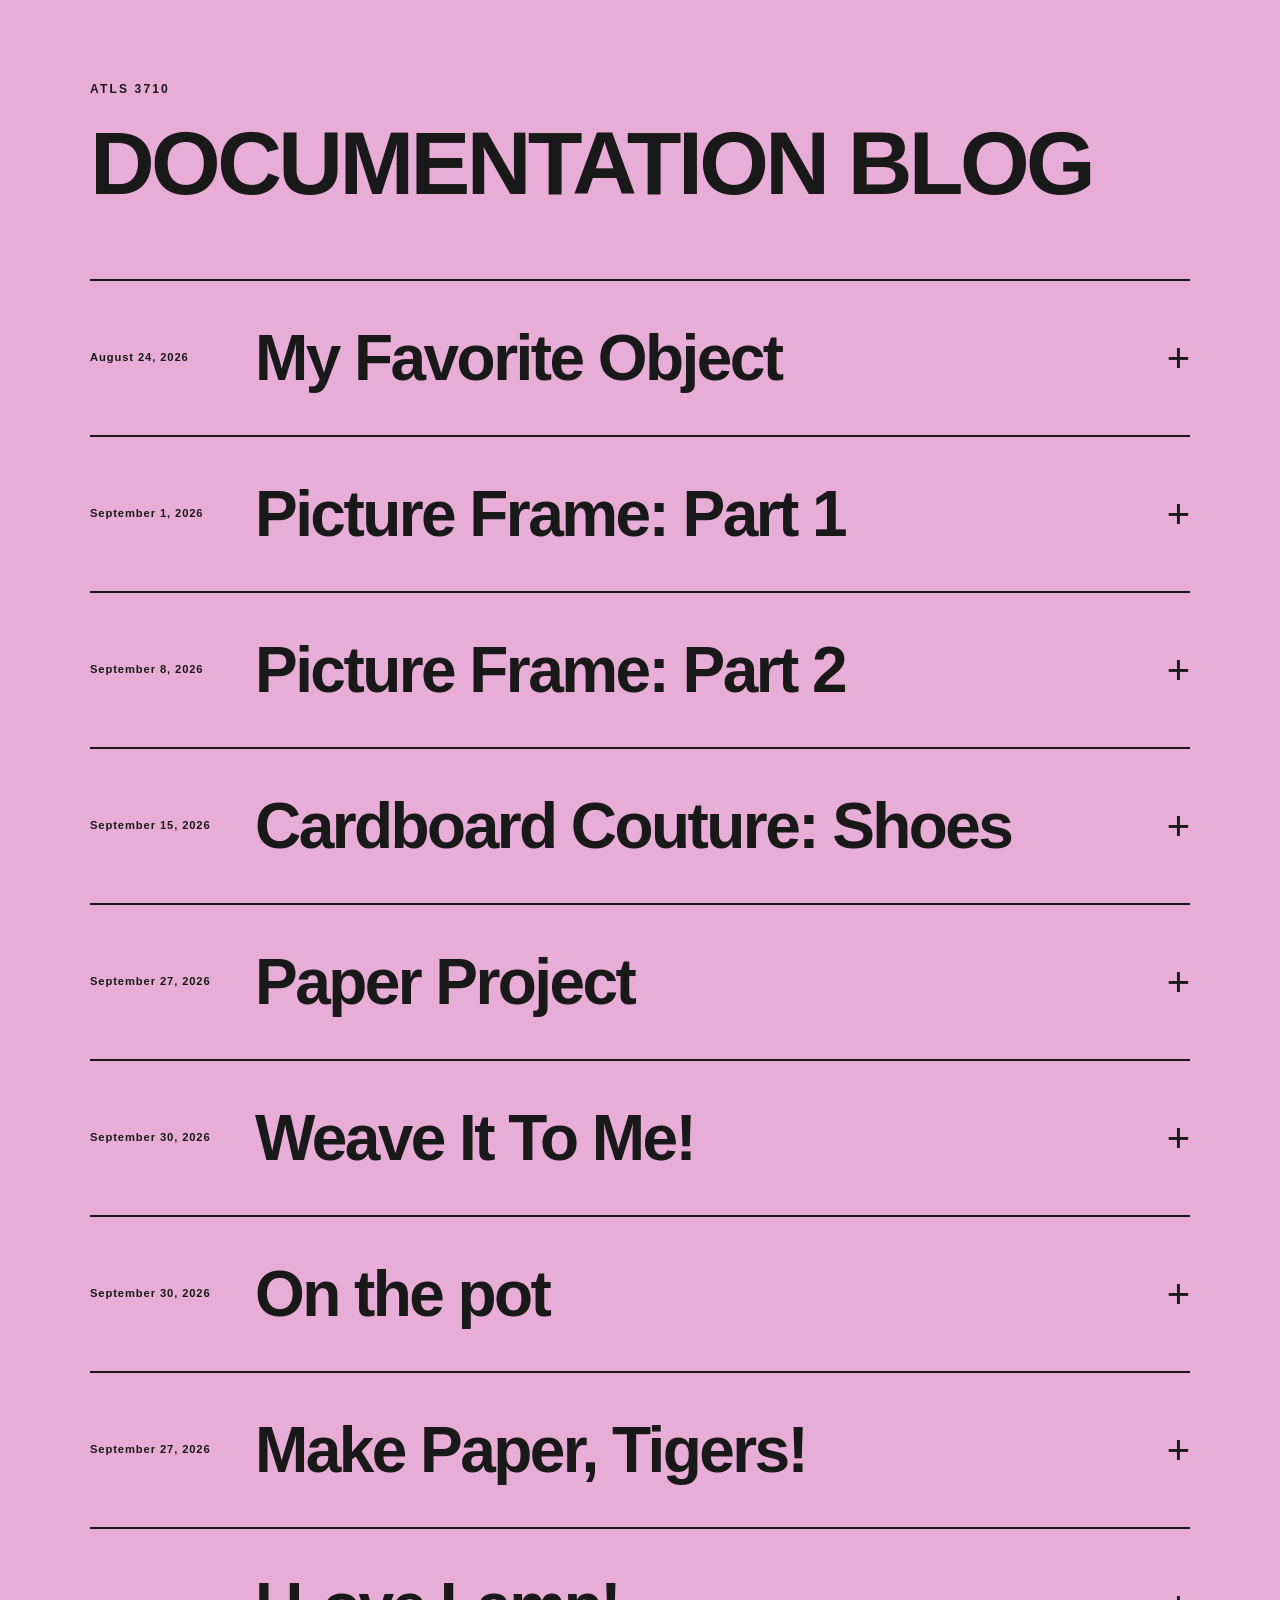
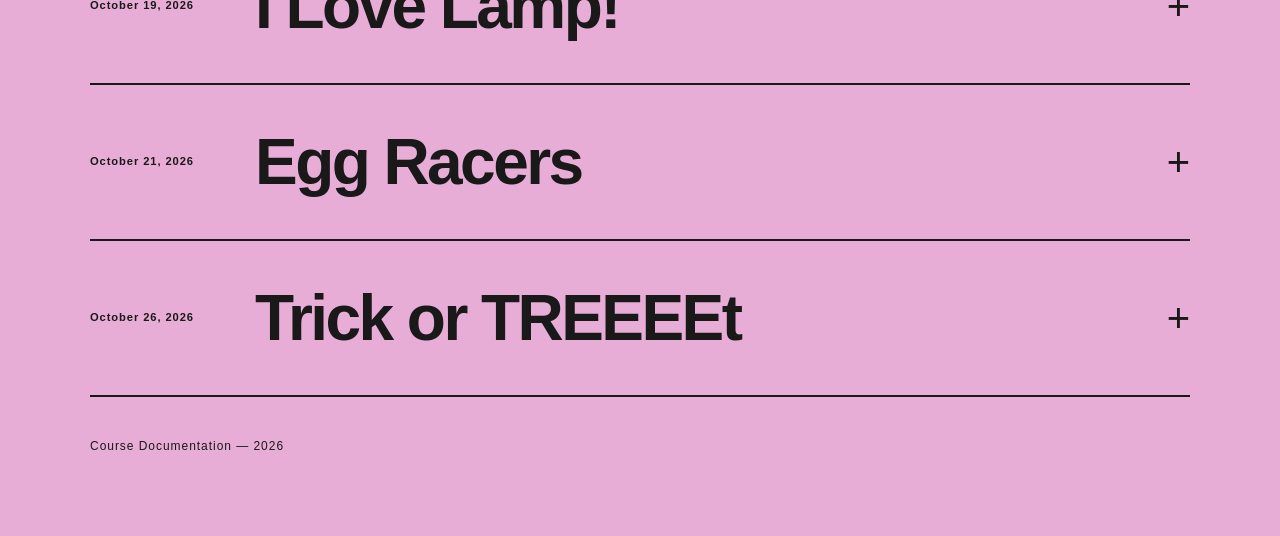
==== commit 3ee2135a: "hi" ====
--- a/Documentation_blog/index.html
+++ b/Documentation_blog/index.html
@@ -158,14 +158,14 @@
             </div>
 
         </details>
-                <!-- BLOG POST 4 -->
+        <!-- shoe proj-->
         <details class="blog-post">
 
             <summary class="post-title">
 
                 <div class="title-info">
                     <p class="post-number">September 15, 2026</p>
-                    <h2>Shoe Project</h2>
+                    <h2>Cardboard Couture: Shoes</h2>
                 </div>
 
                 <span class="plus">+</span>
@@ -211,6 +211,8 @@
             </div>
 
         </details>
+        <!-- Paper proj-->
+
         <details class="blog-post">
 
             <summary class="post-title">
@@ -238,13 +240,17 @@
                 <div class="post-text">
                     <p>
                         I had a lot of fun making the paper and would love to do this again for watercoloring.
-                        The paper didn't fold very well but 
-                    </p>
-                </div>
-
-            </div>
-
-        </details>
+                        The paper didn't fold very well but that was to be expected. I would like to experiment
+                        more with making my own paper, maybe adding in flowers or something else.
+                    </p>
+                </div>
+
+            </div>
+
+        </details>
+
+        <!-- weave proj-->
+
         </details>
         <details class="blog-post">
 
@@ -252,7 +258,7 @@
 
                 <div class="title-info">
                     <p class="post-number">September 30, 2026</p>
-                    <h2>Weave Project</h2>
+                    <h2>Weave It To Me!</h2>
                 </div>
 
                 <span class="plus">+</span>
@@ -273,21 +279,58 @@
 
                 <div class="post-text">
                     <p>
-                        I had a lot of fun making the paper and would love to do this again for watercoloring.
-                        The paper didn't fold very well but 
-                    </p>
-                </div>
-
-            </div>
-
-        </details>
+                        Need to write something
+                    </p>
+                </div>
+
+            </div>
+
+        </details>
+        <!-- Pottery proj-->
+
+        </details>
+        <details class="blog-post">
+
+            <summary class="post-title">
+
+                <div class="title-info">
+                    <p class="post-number">September 30, 2026</p>
+                    <h2>On the pot</h2>
+                </div>
+
+                <span class="plus">+</span>
+
+            </summary>
+
+            <div class="post-content">
+
+                <p class="post-date">September 30, 2026</p>
+
+                <div class="image-gallery">
+                    <img src="Images/weave/weave1.JPG" alt="Shoe project process">
+                    <img src="Images/weave/weave2.JPG" alt="Shoe project process">
+                    <img src="Images/weave/weave3.JPG" alt="Shoe project process">
+                    <img src="Images/weave/weave4.JPG" alt="Shoe project process">
+                </div>
+
+
+                <div class="post-text">
+                    <p>
+                        Need to write something
+                    </p>
+                </div>
+
+            </div>
+
+        </details>
+        <!-- Paper proj-->
         <details class="blog-post">
 
             <summary class="post-title">
 
                 <div class="title-info">
                     <p class="post-number">September 27, 2026</p>
-                    <h2>Paper Project</h2>
+                    <h2>Make Paper, Tigers!</h2>
                 </div>
 
                 <span class="plus">+</span>
@@ -324,34 +367,32 @@
             <summary class="post-title">
 
                 <div class="title-info">
-                    <p class="post-number">October 21, 2026</p>
-                    <h2>Egg Racers</h2>
-                </div>
-
-                <span class="plus">+</span>
-
-            </summary>
-
-            <div class="post-content">
-
-                <p class="post-date">October 21, 2026</p>
-
-                <div class="image-gallery">
-                    <img src="Images/Egg/Egg1.JPG" alt="Shoe project process">
-                    <img src="Images/Egg/Egg2.JPG" alt="Shoe project process">
-                    <img src="Images/Egg/Egg3.JPG" alt="Shoe project process">
-                    <img src="Images/Egg/Egg4.JPG" alt="Shoe project process">
-                </div>
-
-
-                <div class="post-text">
-                    <p>
-                        I used HDPE (High-Density Polyethylene)for the main white bottle which was a bottle of amoxicillin from my job (i'm a pharmacy tech) 
-                        which I heated up the top of it to be able to shove the other bottle inside of it. The other bottle
-                        is another bottle I took from work, its an amber vial made of PP (Polypropylene). I then added a strap onto it to attach
-                        to the binder clip, that is a Low-Density Polyethylene (LDPE) strap which I also took from work. I cut two slits in the Amoxicillin 
-                        bottle and fed it through to create it. I then added some into the amber vial to maybe add some spring protection.
-                        Unfortunately my egg did not make it, rip eggy.
+                    <p class="post-number">October 19, 2026</p>
+                    <h2>I Love Lamp!</h2>
+                </div>
+
+                <span class="plus">+</span>
+
+            </summary>
+
+            <div class="post-content">
+
+                <p class="post-date">October 19, 2026</p>
+
+                <div class="image-gallery">
+                    <img src="Images/Lamp/Lamp1.JPG" alt="Shoe project process">
+                    <img src="Images/Lamp/Lamp2.JPG" alt="Shoe project process">
+                    <img src="Images/Lamp/Lamp3.JPG" alt="Shoe project process">
+                    <img src="Images/Lamp/Lamp4.JPG" alt="Shoe project process">
+                    <img src="Images/Lamp/Lamp5.JPG" alt="Shoe project process">
+                    <img src="Images/Lamp/Lamp6.JPG" alt="Shoe project process">
+
+                </div>
+
+
+                <div class="post-text">
+                    <p>
+                        Need to write something
                     </p>
                 </div>
 
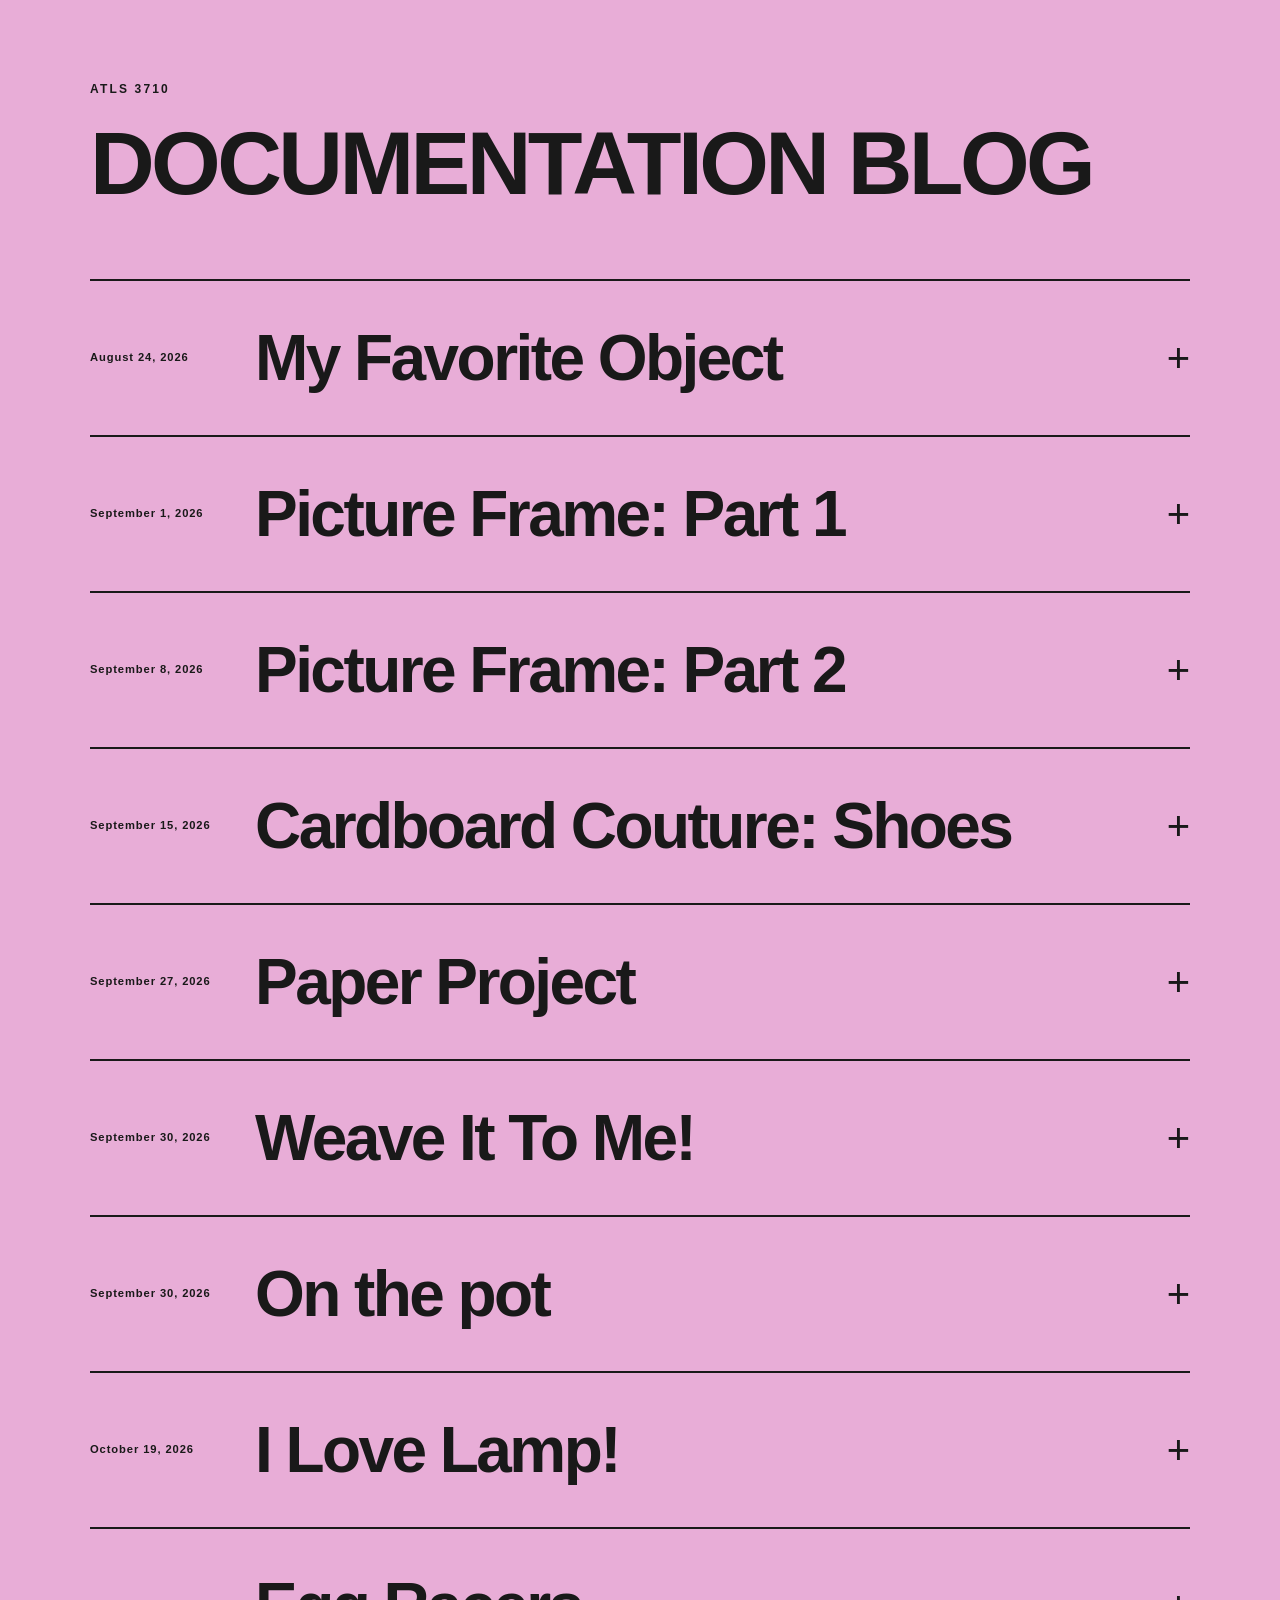
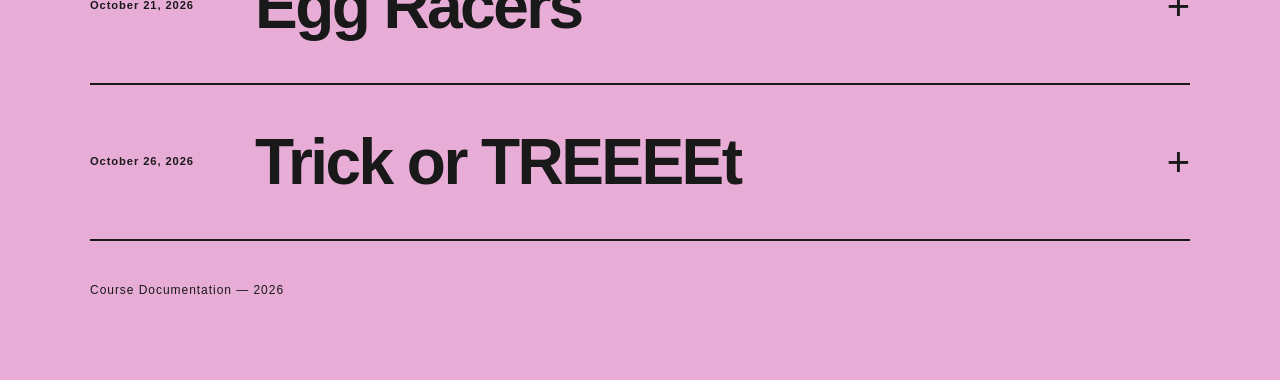
==== commit e83a7672: "Update index.html" ====
--- a/Documentation_blog/index.html
+++ b/Documentation_blog/index.html
@@ -323,42 +323,7 @@
             </div>
 
         </details>
-        <!-- Paper proj-->
-        <details class="blog-post">
-
-            <summary class="post-title">
-
-                <div class="title-info">
-                    <p class="post-number">September 27, 2026</p>
-                    <h2>Make Paper, Tigers!</h2>
-                </div>
-
-                <span class="plus">+</span>
-
-            </summary>
-
-            <div class="post-content">
-
-                <p class="post-date">September 27, 2026</p>
-
-                <div class="image-gallery">
-                    <img src="Images/paper1.JPG" alt="Shoe project process">
-                    <img src="Images/paper2.JPG" alt="Shoe project process">
-                    <img src="Images/paper3.JPG" alt="Shoe project process">
-                </div>
-
-
-                <div class="post-text">
-                    <p>
-                        I had a lot of fun making the paper and would love to do this again for watercoloring.
-                        The paper didn't fold very well but 
-                    </p>
-                </div>
-
-            </div>
-
-        </details>
-         
+        
         <!-- Acrylic Lamp -->
          
         </details>
